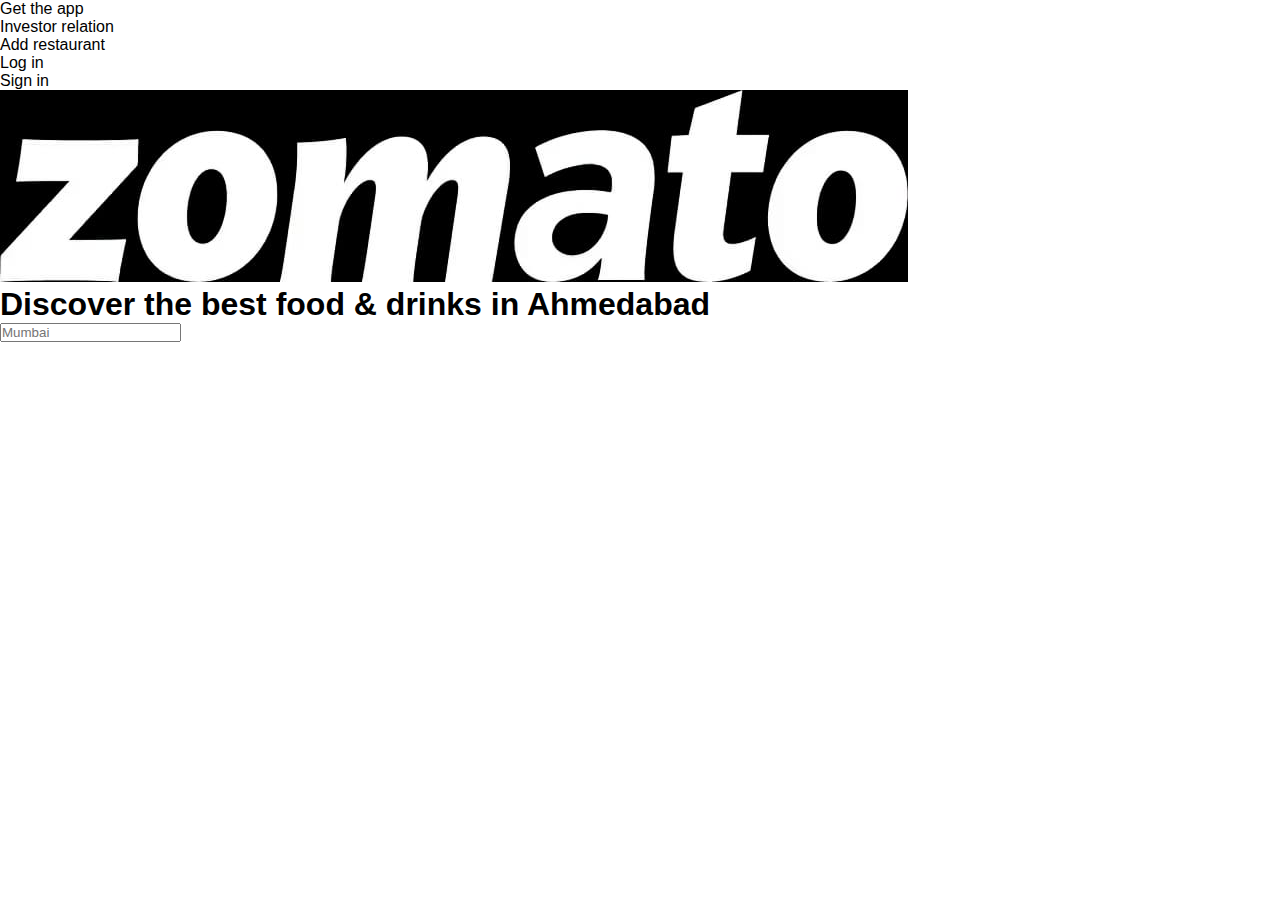
==== zomata/zomato.html @ 5716f851 "my project zomato" ====
<!DOCTYPE html>
<html>
    <head>
        <title>
            Zomata: A Food Delivery App
        </title>
        <link rel="stylesheet" href="zomato.css">
    </head>
    <body>
        
        <header>
            <nav>
                <div id="left">
      <i class="fa-solid fa-mobile" style="color:#ffffff"></i> 
     <span>Get the app</span>
        </div>

        <div id="right">
            <ul>
                <li>Investor relation</li>
                <li>Add restaurant</li>
                <li>Log in</li>
                <li>Sign in</li>
            </ul>
            </div>
        <div id="main">
            <div id="logo">
            <img src="zomato.png" alt="zomato"></div>
            <div id="tagline">
                <h1>Discover the best food & drinks in Ahmedabad</h1>
            </div>
            <div id="searchcontainer">
                <div id="city">
                     <i style="color: #ff7a8b;"></i> 
                    <input type="text" placeholder="Mumbai">
                     <i style="color: #888888;"></i> 

                </div>
                

            </div>
        </div>
                
            
        </div>
    </body>
</html>
---- zomata/zomato.css ----
*{
    padding: 0;
    margin: 0;
    box-sizing: border-box;
    font-family: "Raleway",sans-serif;
}

#services{
    display: flex;
    width: 100%;
    max-width: 1100px;
    margin-top: 30px;
    gap: 25px;
    border-radius: 10px;
    width: 1100px;
    margin-left: 200px;
    overflow: hidden;
}

#option{
    height: 100%;
    width: 100%;
    position: relative;
    border-radius: 12px;
}

#option #image{
    height: 100%;
    width: 100%;
}

#option #image img{
    height: 100%;
    width: 100%;
    border-radius: 12px;
    object-fit: cover;
    object-position: bottom center;
}

#info{
    position: absolute;
    bottom: 0;
    background-color: #fff;
    width: 100%;
    border: 2px solid #eee;
    border-radius: 0 0 12px 12px;
    padding: 10px 20px 16px 20px;
    line-height: 30px;
}

#info p{
    font-size: 16px;
    color: #4f4f4f;
    white-space: nowrap;
    overflow: hidden;
    text-overflow: ellipsis;
}

#info h2{
    font-family: 20px;
    color: #363636;
    font-weight: 500;
}
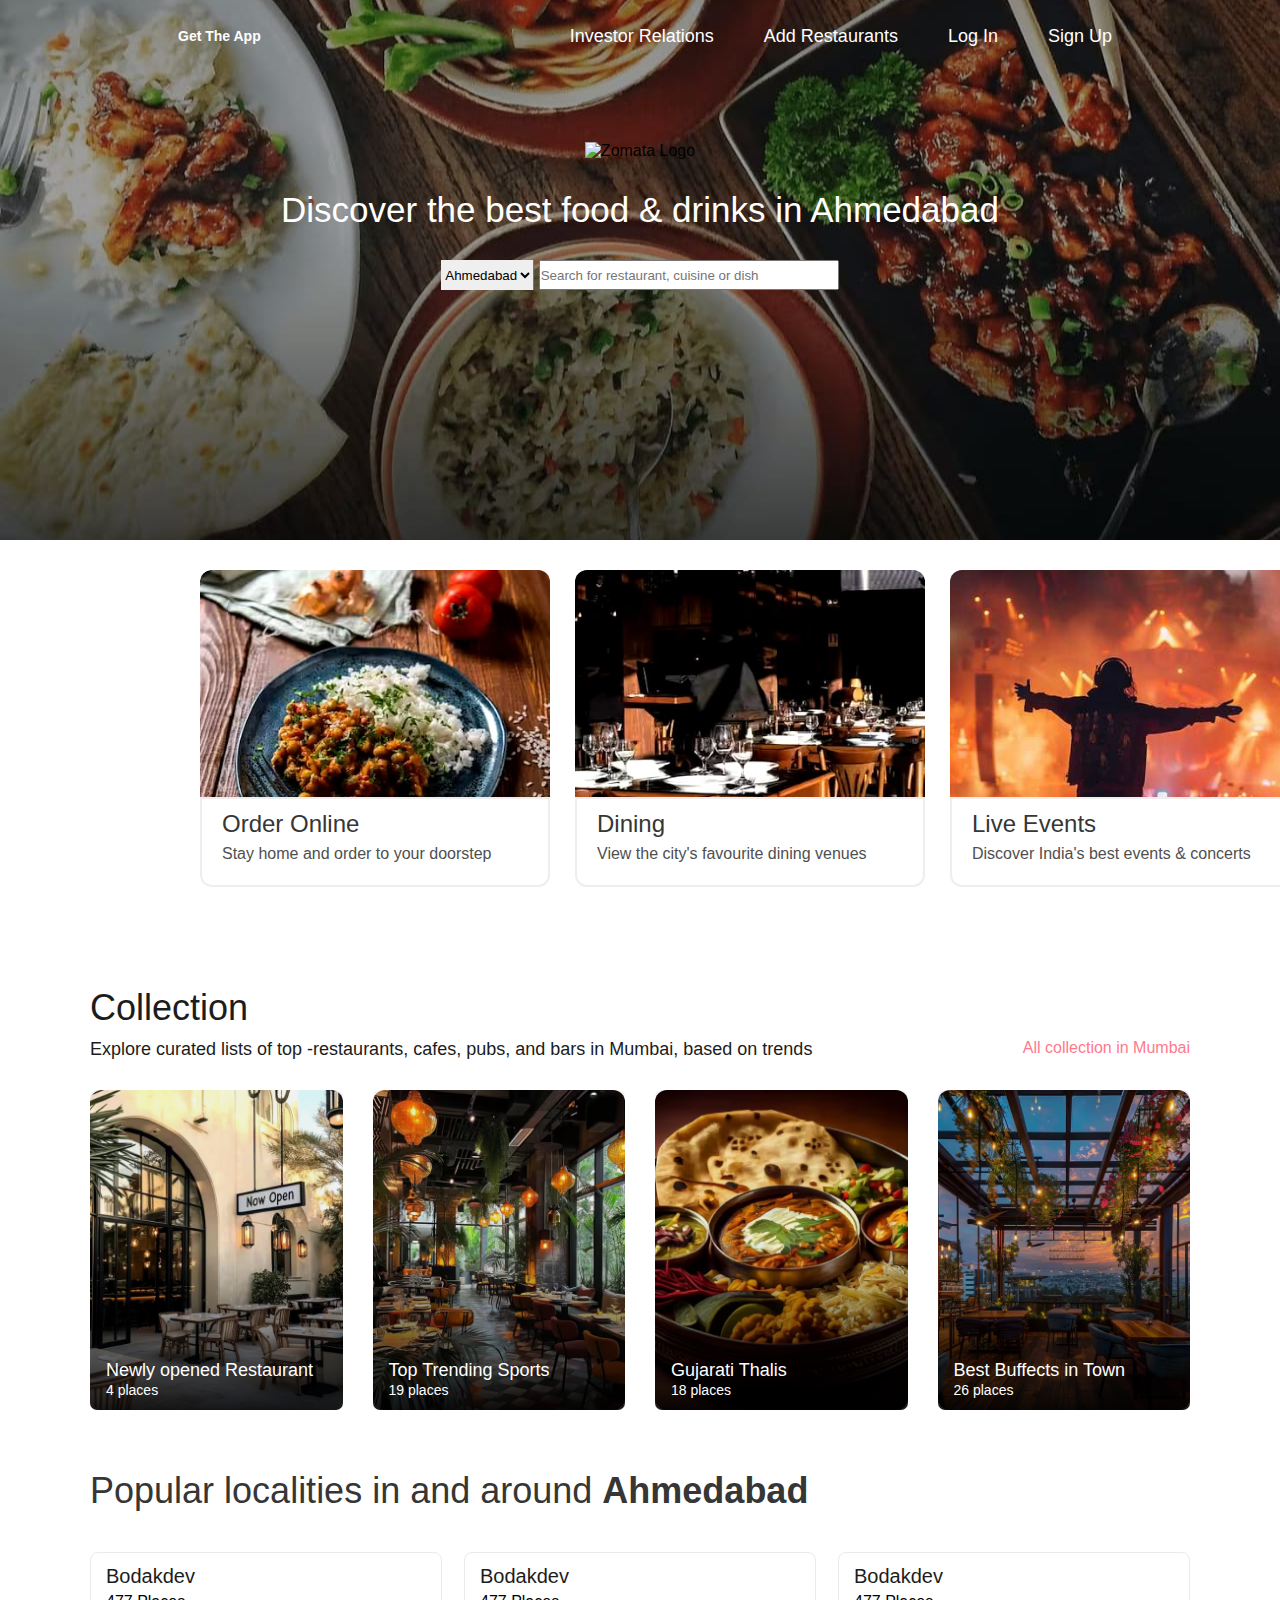
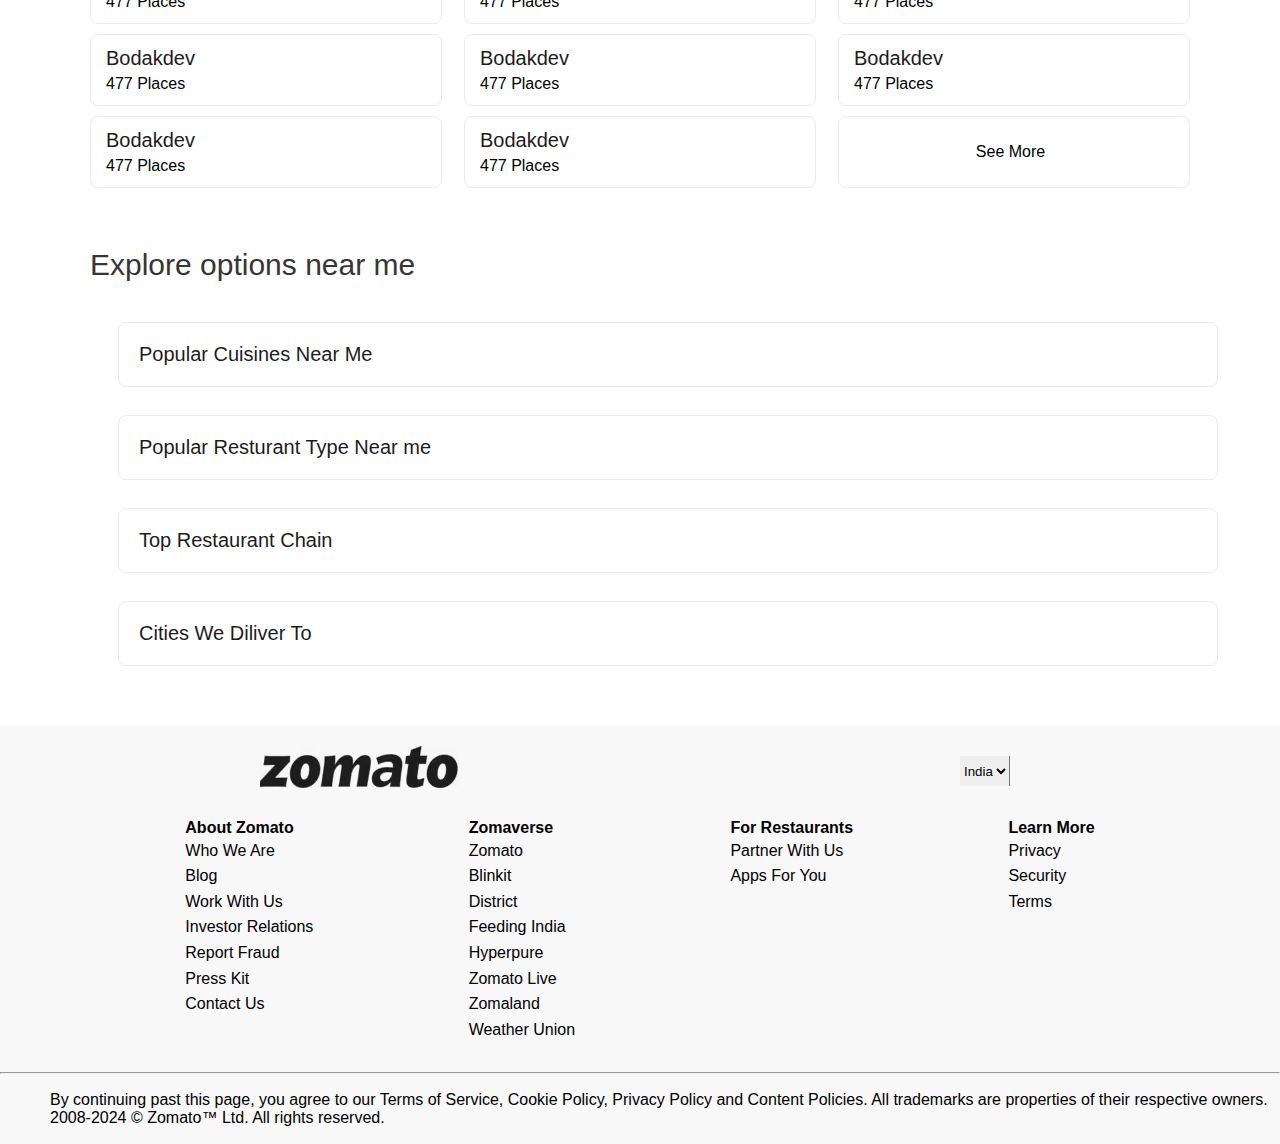
==== commit 7ef93411: "completion of zomato cloning" ====
--- a/zomata/zomato.html
+++ b/zomata/zomato.html
@@ -1,47 +1,358 @@
 <!DOCTYPE html>
-<html>
-    <head>
-        <title>
-            Zomata: A Food Delivery App
-        </title>
-        <link rel="stylesheet" href="zomato.css">
-    </head>
-    <body>
-        
-        <header>
-            <nav>
-                <div id="left">
-      <i class="fa-solid fa-mobile" style="color:#ffffff"></i> 
-     <span>Get the app</span>
-        </div>
-
-        <div id="right">
-            <ul>
-                <li>Investor relation</li>
-                <li>Add restaurant</li>
-                <li>Log in</li>
-                <li>Sign in</li>
-            </ul>
-            </div>
+<html lang="en">
+
+<head>
+    <meta charset="UTF-8">
+    <meta name="viewport" content="width=device-width, initial-scale=1.0">
+    <title>zamataa</title>
+    <link rel="stylesheet" href="style.css" />
+    <link rel="stylesheet" href="zomato.css" />
+</head>
+
+<body>
+
+    <header>
+        <nav>
+            <div id="left">
+                <i class="fa-solid fa-mobile" style="color: #ffffff;"></i>
+                <span>Get The App</span>
+            </div>
+
+            <div id="right">
+                <ul>
+                    <li>Investor Relations</li>
+                    <li>Add Restaurants</li>
+                    <li>Log In</li>
+                    <li>Sign Up</li>
+                </ul>
+            </div>
+        </nav>
         <div id="main">
             <div id="logo">
-            <img src="zomato.png" alt="zomato"></div>
+                <img src="zomatologo.png" alt="Zomata Logo" />
+            </div>
             <div id="tagline">
                 <h1>Discover the best food & drinks in Ahmedabad</h1>
             </div>
-            <div id="searchcontainer">
+            <div id="searchContainer">
                 <div id="city">
-                     <i style="color: #ff7a8b;"></i> 
-                    <input type="text" placeholder="Mumbai">
-                     <i style="color: #888888;"></i> 
-
-                </div>
-                
-
-            </div>
-        </div>
-                
-            
-        </div>
-    </body>
+                    <select class="dropBox" name="city" id="city">
+                        <option value="volvo">Ahmedabad</option>
+                        <option value="saab">Mumbai</option>
+                        <option value="opel">Rajasthan</option>
+                        <option value="audi">Bihar</option>
+                    </select>
+                    <input type="text" placeholder="Search for restaurant, cuisine or dish" class="SearchBar">
+                </div>
+
+                <div id="restaurant">
+                    <!-- <img> -->
+                    <span></span>
+                </div>
+            </div>
+        </div>
+    </header>
+    <section id="main-body">
+        <div id="services">
+            <div id="option">
+                <div id="image">
+                    <img src="order-online.png" alt="order-online-food" />
+
+                </div>
+                <div id="info">
+                    <h2>Order Online</h2>
+                    <p>Stay home and order to your doorstep</p>
+                </div>
+            </div>
+
+            <div id="option">
+                <div id="image">
+                    <img src="dining.png" alt="Dining Table" />
+
+                </div>
+                <div id="info">
+                    <h2>Dining</h2>
+                    <p>View the city's favourite dining venues</p>
+                </div>
+            </div>
+
+            <div id="option">
+                <div id="image">
+                    <img src="live-events.png" alt="Live Events" />
+
+                </div>
+                <div id="info">
+                    <h2>Live Events</h2>
+                    <p>Discover India's best events & concerts</p>
+                </div>
+            </div>
+        </div>
+    </section>
+
+    <section id="collection">
+        <h2>Collection</h2>
+        <div id="col-discription">
+          <p>
+            Explore curated lists of top -restaurants, cafes, pubs, and bars in
+            Mumbai, based on trends
+          </p>
+          <a href=""
+            >All collection in Mumbai
+            <i class="fa-solid fa-caret-right" style="color: #ff7a8b"></i
+          ></a>
+        </div>
+  
+        <div id="col-list">
+          <div id="list-item">
+            <div id="list-imge">
+              <img src="senery.png.jpeg" alt="" />
+            </div>
+            <div id="list-content">
+              <div id="content-info">
+                <p>Newly opened Restaurant</p>
+                <a href=""
+                  >4 places
+                  <i class="fa-solid fa-caret-right" style="color: #fff"></i
+                ></a>
+              </div>
+            </div>
+          </div>
+  
+          <div id="list-item">
+            <div id="list-imge">
+              <img src="toptrending sports.png" alt="" />
+            </div>
+            <div id="list-content">
+              <div id="content-info">
+                <p>Top Trending Sports</p>
+                <a href=""
+                  >19 places
+                  <i class="fa-solid fa-caret-right" style="color: #fff"></i
+                ></a>
+              </div>
+            </div>
+          </div>
+  
+          <div id="list-item">
+            <div id="list-imge">
+              <img src="gujarati thalis.png" alt="" />
+            </div>
+            <div id="list-content">
+              <div id="content-info">
+                <p>Gujarati Thalis</p>
+                <a href=""
+                  >18 places
+                  <i class="fa-solid fa-caret-right" style="color: #fff"></i
+                ></a>
+              </div>
+            </div>
+          </div>
+  
+          <div id="list-item">
+            <div id="list-imge">
+              <img src="rooftop.png.avif" alt="" />
+            </div>
+            <div id="list-content">
+              <div id="content-info">
+                <p>Best Buffects in Town</p>
+                <a href=""
+                  >26 places
+                  <i class="fa-solid fa-caret-right" style="color: #fff"></i
+                ></a>
+              </div>
+            </div>
+          </div>
+        </div>
+      </section>
+
+    <section id="location">
+        
+        <div id="location-title">
+            <p>Popular localities in and around <strong>Ahmedabad</strong></p>
+          </div>
+          <div id="place_container">
+            <div class="place">
+                <div class="place_name">
+                    <h5>Bodakdev</h5>
+                    <p>477 Places</p>
+                </div>
+                <i class="fa-solid fa-caret-right" style="color: #363636"></i>
+            </div>
+
+            <div class="place">
+                <div class="place_name">
+                    <h5>Bodakdev</h5>
+                    <p>477 Places</p>
+                </div>
+                <i class="fa-solid fa-caret-right" style="color: #363636"></i>
+            </div>
+
+            <div class="place">
+                <div class="place_name">
+                    <h5>Bodakdev</h5>
+                    <p>477 Places</p>
+                </div>
+                <i class="fa-solid fa-caret-right" style="color: #363636"></i>
+            </div>
+
+            <div class="place">
+                <div class="place_name">
+                    <h5>Bodakdev</h5>
+                    <p>477 Places</p>
+                </div>
+                <i class="fa-solid fa-caret-right" style="color: #363636"></i>
+            </div>
+
+            <div class="place">
+                <div class="place_name">
+                    <h5>Bodakdev</h5>
+                    <p>477 Places</p>
+                </div>
+                <i class="fa-solid fa-caret-right" style="color: #363636"></i>
+            </div>
+
+            <div class="place">
+                <div class="place_name">
+                    <h5>Bodakdev</h5>
+                    <p>477 Places</p>
+                </div>
+                <i class="fa-solid fa-caret-right" style="color: #363636"></i>
+            </div>
+
+            <div class="place">
+                <div class="place_name">
+                    <h5>Bodakdev</h5>
+                    <p>477 Places</p>
+                </div>
+                <i class="fa-solid fa-caret-right" style="color: #363636"></i>
+            </div>
+
+            <div class="place">
+                <div class="place_name">
+                    <h5>Bodakdev</h5>
+                    <p>477 Places</p>
+                </div>
+                <i class="fa-solid fa-caret-right" style="color: #363636"></i>
+            </div>
+
+            <div class="place">
+                <div class="Seemore">
+                    <p>See More</p>
+                </div>
+                <i class="fa-solid fa-chevron-down" style="color: #363636"></i>
+            </div>
+        </div>
+      </section>
+
+
+
+    <section id="nearbe_option">
+        <div class="nearbeoption_heading">
+            <p>Explore options near me</p>
+        </div>
+
+        <div class="option_container">
+            <div class="option">
+                <div class="option_name">
+                    <p>Popular Cuisines Near Me</p>
+                </div>
+                <i class="fa-solid fa-chevron-down" style="color: #363636"></i>
+            </div>
+
+            <div class="option">
+                <div class="option_name">
+                    <p>Popular Resturant Type Near me</p>
+                </div>
+                <i class="fa-solid fa-chevron-down" style="color: #363636"></i>
+            </div>
+
+
+            <div class="option">
+                <div class="option_name">
+                    <p>Top Restaurant Chain</p>
+                </div>
+                <i class="fa-solid fa-chevron-down" style="color: #363636"></i>
+            </div>
+
+
+            <div class="option">
+                <div class="option_name">
+                    <p>Cities We Diliver To</p>
+                </div>
+                <i class="fa-solid fa-chevron-down" style="color: #363636"></i>
+            </div>
+         </div>
+      </section>
+    <footer class="footer">
+        <section class="footerSection1">
+            <img class="footerimg" src="footerLogo.png" alt="zomato logo" />
+            <section class="inFootSection1">
+                <select class="dropBox" name="country" id="country">
+                    <option value="India">India</option>
+                    <option value="UAE">UAE</option>
+                </select>
+            </section>
+            <!-- <select class="dropBox" name="lang" id="lang">
+                <option value="English">English</option>
+                <option value="Hindi">Hindi</option>
+                <option value="Italian">Italian</option>
+                <option value="Portugues">Portugues</option>
+                <option value="Korean">Korean</option>
+            </select> -->
+        </section>
+
+        <section class="footerList">
+            <div class="footDiv1">
+                <h4> About Zomato </h4>
+                <ul>
+                    <li> Who We Are</li>
+                    <li>Blog</li>
+                    <li>Work With Us</li>
+                    <li>Investor Relations</li>
+                    <li>Report Fraud</li>
+                    <li>Press Kit</li>
+                    <li>Contact Us</li>
+                </ul>
+            </div>
+
+            <div class="footDiv2">
+                <h4>Zomaverse</h4>
+                <ul>
+                    <li>Zomato</li>
+                    <li>Blinkit</li>
+                    <li>District</li>
+                    <li>Feeding India</li>
+                    <li>Hyperpure</li>
+                    <li>Zomato Live</li>
+                    <li>Zomaland</li>
+                    <li>Weather Union</li>
+                </ul>
+            </div>
+
+            <div class="footDiv3">
+                <h4>For Restaurants</h4>
+                <ul>
+                    <li>Partner With Us</li>
+                    <li>Apps For You</li>
+                </ul>
+            </div>
+
+            <div class="footDiv4">
+                <h4> Learn More</h4>
+                <ul>
+                    <li>Privacy</li>
+                    <li>Security</li>
+                    <li>Terms</li>
+                </ul>
+            </div>
+        </section>
+
+        <hr>
+        <p class="footerText">By continuing past this page, you agree to our Terms of Service, Cookie Policy, Privacy
+            Policy and Content
+            Policies. All trademarks are properties of their respective owners. 2008-2024 © Zomato™ Ltd. All rights
+            reserved.</p>
+    </footer>
+</body>
+
 </html>--- a/zomata/style.css
+++ b/zomata/style.css
@@ -0,0 +1,326 @@
+*{
+    padding: 0;
+    margin: 0;
+    box-sizing: border-box;
+    font-family: sans-serif;
+}
+
+header{
+    background: url(bg.png);
+    height: 60vh;
+    background-repeat: no-repeat;
+    background-size: cover;
+    background-position: center;
+}
+
+nav{
+    margin: auto;
+    width: 80%;
+    height: 72px;
+    padding: 0 40px;
+    display: flex;
+    justify-content: space-between;
+    align-items: center;
+}
+
+#left{
+    display: flex;
+    justify-content: space-between;
+}
+
+#left span{
+    color: #fff;
+    font-size: 14px;
+    font-weight: 600;
+    padding-left: 10px;
+}
+
+#right ul{
+    display: flex;
+    color: #ffff;
+    gap: 50px;
+    list-style: none;
+    font-size: 18px;
+}
+
+#main{
+    display: flex;
+    flex-direction: column;
+    align-items: center;
+    height: calc(60vh - 72px);
+}
+
+#main #logo img{
+    width: 280px;
+    margin-top: 20px;
+    padding-top: 50px;
+}
+
+#tagline h1{
+    color: #fff;
+    margin: 30px 0;
+    font-weight: 400!important;
+    font-size: 35px;
+}
+
+#searchcontainer{
+    background: #fff;
+    padding: 15px 25px;
+    width: 50%;
+    border-radius: 12px;
+    display: flex;
+    margin-top: 30px
+}
+
+#searchcontainer input{
+    border-top: none;
+    border-left: none;
+    border-bottom: none;
+    position: absolute;
+}
+
+.SearchBar{
+    width: 300px;
+    height: 30px;
+   
+}
+
+span{
+    padding-left: 15px;
+    color: #828282;
+    padding-left: 130px;
+}
+
+.dropBox{
+    border-top: none;
+    border-left: none;
+    border-bottom: none;
+   height: 30px;
+}
+
+.footer{
+    width: 100%;
+    background: rgb(248, 248, 248);
+}
+
+.footerSection1{
+    display: flex;
+    justify-content: space-between;
+    margin: 30px 50px;
+}
+
+.inFootSection1{
+    margin-top: 20px;
+    margin-right: 220px;
+}
+
+.footerimg{
+    margin-top: 20px;
+    margin-left: 210px;
+}
+
+#country{
+    margin-top: 10px;
+}
+
+.inFootSection1{
+    display: flex;
+    gap: 10px;
+}
+
+.footerList{
+    display: flex;
+    justify-content: space-evenly;
+    line-height: 1.2rem;
+    margin: 10px 30px;
+}
+
+.footerList ul li{
+    list-style: none;
+    line-height: 1.6rem
+}
+
+.footerText{
+    margin-left: 50px;
+    height: 70px;
+    display: flex;
+    align-items: center;
+}
+
+.footerList{
+    margin-bottom: 30px;
+}
+
+@import url("https://fonts.googleapis.com/css2?family=Edu+AU+VIC+WA+NT+Guides:wght@400..700&family=Raleway:ital,wght@0,100..900;1,100..900&display=swap");
+
+#nearbe_option{
+    width: 100%;
+    max-width: 1100px;
+    margin: 0 auto 60px;
+}
+
+.nearbeoption_heading{
+    margin-top: 30px;
+    margin-bottom: 40px;
+    font-size: 30px;
+    color: #363636;
+}
+.option{
+  border: 1px solid #ebebeb;
+  padding: 20px;
+  border-radius: 8px;
+  display: flex;
+  justify-content: space-between;
+  align-items: center;
+  width: 100%;
+  box-shadow: #1c1c1c opx 1.4px 2.8px;
+  margin: 28px;
+}
+
+.option p{
+    font-weight: 500;
+    font-size: 20px;
+    color: #1c1c1c;
+}
+
+@import url("https://fonts.googleapis.com/css2?family=Edu+AU+VIC+WA+NT+Guides:wght@400..700&family=Raleway:ital,wght@0,100..900;1,100..900&display=swap");
+
+#location {
+  width: 100%;
+  max-width: 1100px;
+  margin: 0 auto 60px;
+}
+#location-title{
+  margin-top: 30px;
+  margin-bottom: 40px;
+}
+#location-title p{
+  font-size: 36px;
+  color: #363636;
+}
+#place_container{
+  display: flex;
+  flex-wrap:wrap;
+  justify-content: space-between;
+  gap: 10px;
+}
+.place{
+  border: 1px solid #ebebeb;
+  padding: 12px 15px;
+  border-radius: 8px;
+  display: flex;
+  justify-content: space-between;
+  align-items: center;
+  width: 32%;
+  box-shadow: #1c1c1c opx 1.4px 2.8px;  
+}
+.place_name h5{
+  margin-bottom: 5px;
+  font-size: 20px;
+  color: #1c1c1c;
+  font-weight: 400;
+}
+
+.Seemore{
+  display: flex;
+  align-items: center; 
+  justify-content: center;
+  margin: auto;
+}
+.Seemore p{
+  padding-right: 7px;
+  color: #000;
+  font-size: 16px;
+  font-weight: 500;
+  
+}
+.Seemore i{
+  padding-right: 10px;
+}
+
+@import url("https://fonts.googleapis.com/css2?family=Edu+AU+VIC+WA+NT+Guides:wght@400..700&family=Raleway:ital,wght@0,100..900;1,100..900&display=swap");
+
+#collection {
+  padding-top: 100px;
+  width: 100%;
+  max-width: 1100px;
+  margin: 0 auto 60px;
+  font-family: "Raleway", sans-serif;
+}
+#collection h2 {
+  font-size: 36px;
+  color: #1c1c1c;
+  font-weight: 500;
+  margin-bottom: 10px;
+}
+#col-discription {
+  display: flex;
+  margin-top: 10px;
+  justify-content: space-between;
+}
+#col-discription p {
+  font-size: 18px;
+  color: #1c1c1c;
+}
+#col-discription a {
+  color: #ff7a8b;
+  font-size: 16px;
+  text-decoration: none;
+}
+#col-list {
+  margin-top: 30px;
+  width: 100%;
+  height: 320px;
+  display: flex;
+  overflow: hidden;
+  gap: 30px;
+}
+#list-item {
+  height: 100%;
+  width: 100%;
+  max-width: 25%;
+  position: relative;
+}
+#list-imge {
+  height: 100%;
+  width: 100%;
+}
+#list-imge img {
+  object-fit: cover;
+  border-radius: 12px;
+  height: 100%;
+  width: 100%;
+}
+#list-content {
+  height: 100%;
+  width: 100%;
+  position: absolute;
+  bottom: 0;
+  background: linear-gradient(
+    0deg,
+    rgba(0, 0, 0, 0.9) 0%,
+    rgba(0, 0, 0, 0.05) 50%,
+    rgba(0, 0, 0, 0.05) 85%
+  );
+  border-radius: 7px;
+}
+#content-info {
+  height: 100%;
+  width: 100%;
+  display: flex;
+  flex-direction: column;
+  justify-content: end;
+  line-height: 20px;
+  padding: 0 16px 10px 16px;
+}
+#content-info p {
+  color: #fff;
+  font-size: 18px;
+  font-weight: 400;
+}
+#content-info a {
+  color: #fff;
+  font-size: 14px;
+  font-weight: 300;
+  text-decoration: none;
+}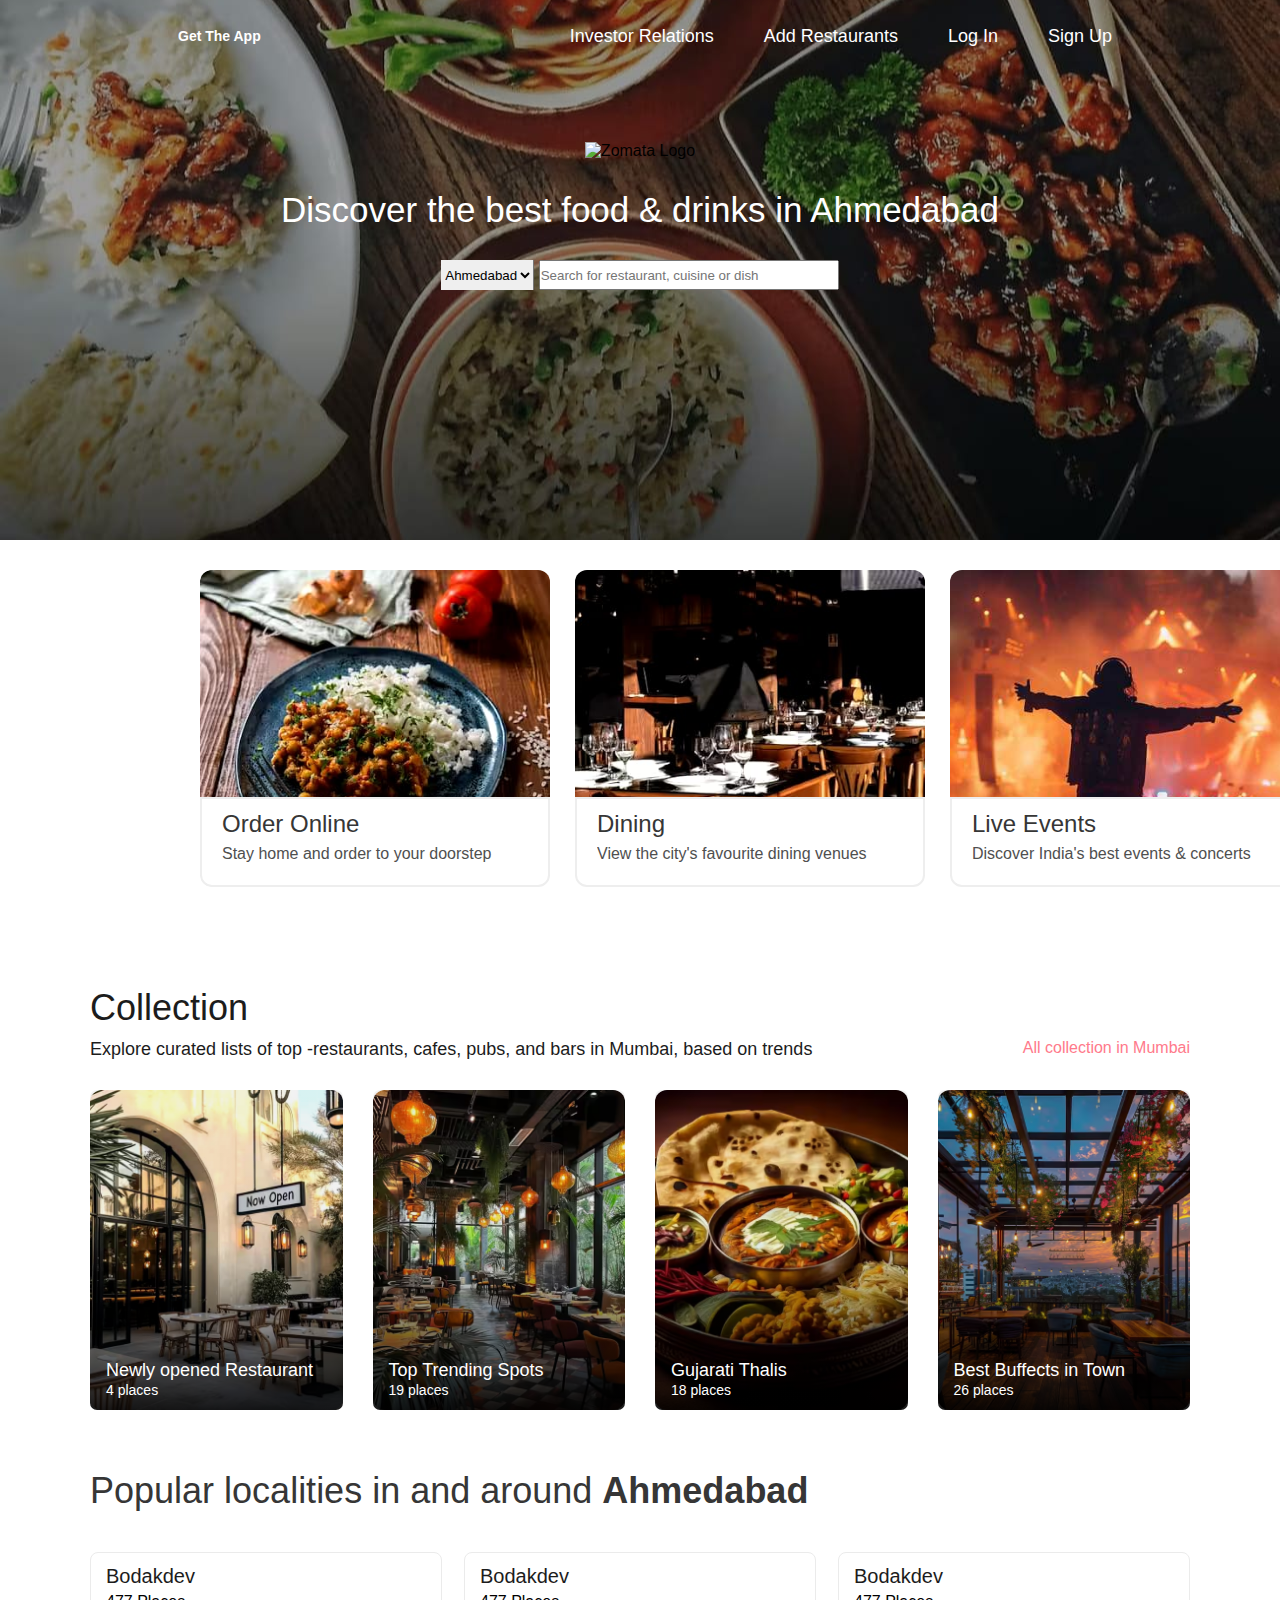
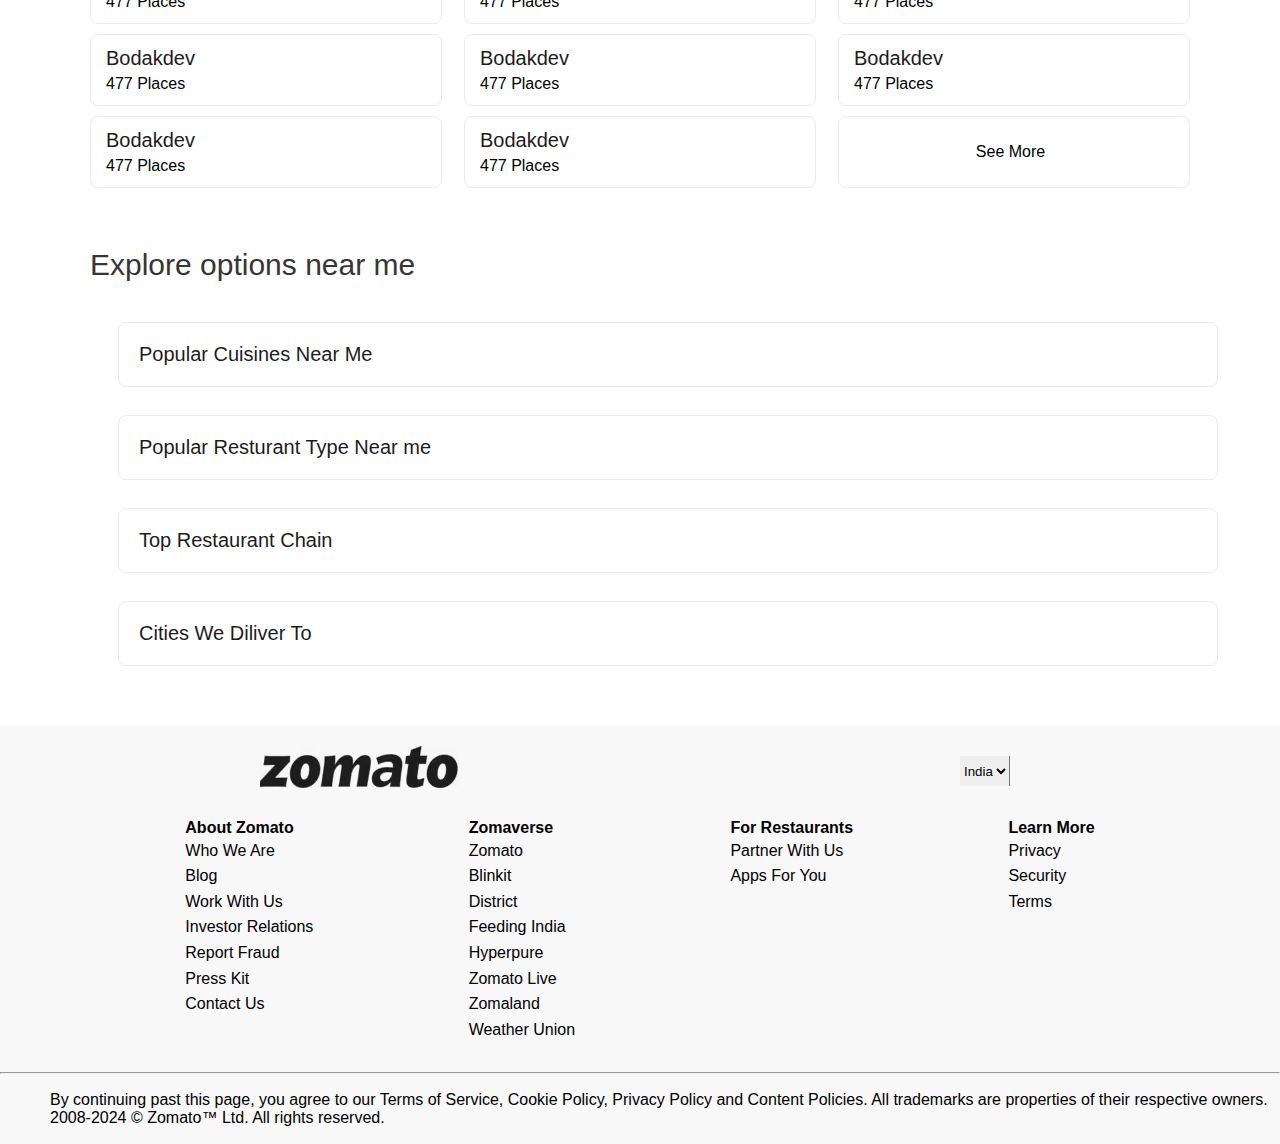
==== commit 683c916c: "update" ====
--- a/zomata/zomato.html
+++ b/zomata/zomato.html
@@ -124,7 +124,7 @@
             </div>
             <div id="list-content">
               <div id="content-info">
-                <p>Top Trending Sports</p>
+                <p>Top Trending Spots</p>
                 <a href=""
                   >19 places
                   <i class="fa-solid fa-caret-right" style="color: #fff"></i
